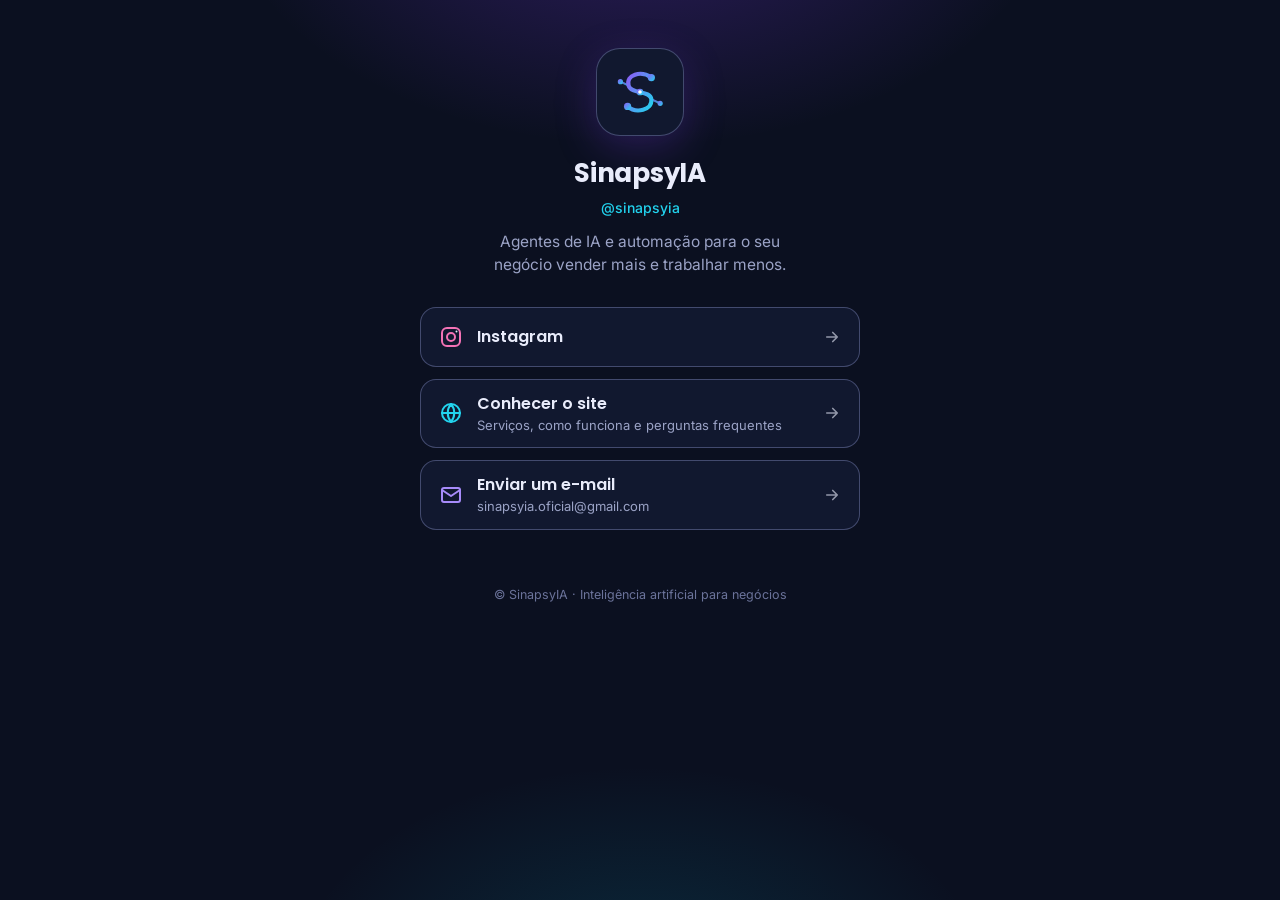
==== links.html @ 094e91ce "Add files via upload" ====
<!doctype html>
<html lang="pt-BR">
<head>
  <meta charset="utf-8">
  <meta name="viewport" content="width=device-width, initial-scale=1, viewport-fit=cover">
  <title>SinapsyIA | Links</title>
  <meta name="description" content="Diagnóstico de IA gratuito, site e contato da SinapsyIA.">
  <meta name="theme-color" content="#0B1020">
  <meta property="og:type" content="website">
  <meta property="og:title" content="SinapsyIA | Links">
  <meta property="og:description" content="Diagnóstico de IA gratuito, site e contato da SinapsyIA.">
  <meta property="og:url" content="https://sinapsyia.github.io/links.html">
  <meta property="og:image" content="https://sinapsyia.github.io/assets/og-image.png">
  <meta property="og:locale" content="pt_BR">
  <link rel="icon" type="image/svg+xml" href="assets/logo-mark.svg">
  <link rel="preconnect" href="https://fonts.googleapis.com">
  <link rel="preconnect" href="https://fonts.gstatic.com" crossorigin>
  <link href="https://fonts.googleapis.com/css2?family=Inter:wght@400;500;600&family=Poppins:wght@600;700&display=swap" rel="stylesheet">
  <style>
    :root{
      --bg:#0B1020; --surface:#11182F; --line:rgba(160,170,230,.18); --line-strong:rgba(160,170,230,.34);
      --fg:#E9ECFB; --muted:#9BA3C6; --cyan:#22D3EE;
      --grad:linear-gradient(135deg,#7C3AED 0%,#06B6D4 100%);
      color-scheme:dark;
    }
    *{box-sizing:border-box}
    html{background:var(--bg)}
    body{
      margin:0; min-height:100vh; min-height:100dvh;
      background:
        radial-gradient(600px 380px at 50% -120px, rgba(124,58,237,.32), transparent 70%),
        radial-gradient(500px 320px at 50% 110%, rgba(6,182,212,.16), transparent 70%),
        var(--bg);
      color:var(--fg); font-family:'Inter',system-ui,-apple-system,'Segoe UI',sans-serif; line-height:1.5;
      display:flex; justify-content:center;
      padding:max(48px,env(safe-area-inset-top)) max(16px,env(safe-area-inset-right)) max(40px,env(safe-area-inset-bottom)) max(16px,env(safe-area-inset-left));
    }
    main{width:100%; max-width:440px; display:flex; flex-direction:column; align-items:center; text-align:center}
    .logo{width:88px; height:88px; border-radius:24px; background:var(--surface); border:1px solid var(--line-strong);
      display:grid; place-items:center; box-shadow:0 12px 40px rgba(124,58,237,.25)}
    .logo img{width:62px; height:62px}
    h1{font-family:'Poppins',system-ui,sans-serif; font-weight:700; font-size:26px; margin:18px 0 4px; letter-spacing:-.01em}
    .handle{color:var(--cyan); font-size:14px; font-weight:500; margin:0}
    .bio{color:var(--muted); font-size:15.5px; margin:12px 0 30px; max-width:34ch; text-wrap:balance}
    nav{width:100%; display:flex; flex-direction:column; gap:12px}
    .btn{display:flex; align-items:center; gap:14px; width:100%; min-height:60px; padding:12px 18px;
      border-radius:16px; text-decoration:none; color:var(--fg); text-align:left;
      background:var(--surface); border:1px solid var(--line-strong);
      transition:transform .15s ease, border-color .15s ease, background .15s ease}
    .btn:hover{border-color:var(--cyan); transform:translateY(-1px)}
    .btn:active{transform:translateY(0)}
    .btn:focus-visible{outline:2px solid var(--cyan); outline-offset:3px}
    .btn svg{flex:none; width:24px; height:24px}
    .btn .txt{flex:1; display:flex; flex-direction:column; min-width:0}
    .btn .t{font-family:'Poppins',system-ui,sans-serif; font-weight:600; font-size:16px}
    .btn .s{font-size:13px; color:var(--muted)}
    .btn .arrow{flex:none; width:18px; height:18px; opacity:.6}
    .btn.main{background:var(--grad); border-color:transparent; min-height:72px; box-shadow:0 10px 30px rgba(124,58,237,.35)}
    .btn.main .s{color:rgba(255,255,255,.85)}
    .btn.main .arrow{opacity:.9}
    .btn.main:hover{border-color:transparent; filter:brightness(1.06)}
    .tag{display:inline-block; align-self:flex-start; font-size:10.5px; font-weight:700; letter-spacing:.08em; text-transform:uppercase;
      background:rgba(11,16,32,.35); border-radius:99px; padding:2px 8px; margin-bottom:4px}
    .toast{min-height:20px; margin:14px 0 0; font-size:13px; color:var(--cyan); opacity:0; transition:opacity .2s}
    .toast.on{opacity:1}
    footer{margin-top:22px; font-size:12.5px; color:#6B739A}
    @media (prefers-reduced-motion:reduce){.btn{transition:none}.btn:hover{transform:none}}
  </style>
</head>
<body>
  <main>
    <div class="logo"><img src="assets/logo-mark.svg" alt="Logo SinapsyIA"></div>
    <h1>SinapsyIA</h1>
    <p class="handle">@sinapsyia</p>
    <p class="bio">Agentes de IA e automação para o seu negócio vender mais e trabalhar menos.</p>

    <nav aria-label="Links da SinapsyIA">
      <a class="btn" href="https://www.instagram.com/sinapsyia/" target="_blank" rel="noopener">
        <svg viewBox="0 0 24 24" fill="none" stroke="#F472B6" stroke-width="2" stroke-linecap="round" stroke-linejoin="round" aria-hidden="true"><rect x="3" y="3" width="18" height="18" rx="5"/><circle cx="12" cy="12" r="4"/><circle cx="17.5" cy="6.5" r="1" fill="currentColor" stroke="none"/></svg>
        <span class="txt"><span class="t">Instagram</span></span>
        <svg class="arrow" viewBox="0 0 24 24" fill="none" stroke="currentColor" stroke-width="2.2" stroke-linecap="round" stroke-linejoin="round" aria-hidden="true"><path d="M5 12h14M13 6l6 6-6 6"/></svg>
      </a>

      <a class="btn" href="https://sinapsyia.github.io/" target="_blank" rel="noopener">
        <svg viewBox="0 0 24 24" fill="none" stroke="#22D3EE" stroke-width="2" stroke-linecap="round" stroke-linejoin="round" aria-hidden="true"><circle cx="12" cy="12" r="9"/><path d="M3 12h18M12 3a14 14 0 0 1 0 18M12 3a14 14 0 0 0 0 18"/></svg>
        <span class="txt"><span class="t">Conhecer o site</span><span class="s">Serviços, como funciona e perguntas frequentes</span></span>
        <svg class="arrow" viewBox="0 0 24 24" fill="none" stroke="currentColor" stroke-width="2.2" stroke-linecap="round" stroke-linejoin="round" aria-hidden="true"><path d="M5 12h14M13 6l6 6-6 6"/></svg>
      </a>

      <a class="btn" id="email" href="mailto:sinapsyia.oficial@gmail.com">
        <svg viewBox="0 0 24 24" fill="none" stroke="#A78BFA" stroke-width="2" stroke-linecap="round" stroke-linejoin="round" aria-hidden="true"><rect x="3" y="5" width="18" height="14" rx="2"/><path d="m3 7 9 6 9-6"/></svg>
        <span class="txt"><span class="t">Enviar um e-mail</span><span class="s">sinapsyia.oficial@gmail.com</span></span>
        <svg class="arrow" viewBox="0 0 24 24" fill="none" stroke="currentColor" stroke-width="2.2" stroke-linecap="round" stroke-linejoin="round" aria-hidden="true"><path d="M5 12h14M13 6l6 6-6 6"/></svg>
      </a>
    </nav>

    <p class="toast" id="toast" role="status"></p>
    <footer>© SinapsyIA · Inteligência artificial para negócios</footer>
  </main>
  <script>
    // Abre o app de e-mail da pessoa com o endereço já no "Para" (mailto).
    // Também copia o endereço, para o caso de o celular não ter app de e-mail configurado.
    (function(){
      var a=document.getElementById('email'), t=document.getElementById('toast'), mail='sinapsyia.oficial@gmail.com';
      a.addEventListener('click',function(){
        try{
          if(navigator.clipboard){ navigator.clipboard.writeText(mail).then(function(){
            t.textContent='E-mail copiado: '+mail; t.classList.add('on');
            setTimeout(function(){ t.classList.remove('on'); },3500);
          },function(){}); }
        }catch(e){}
      });
    })();
  </script>
</body>
</html>
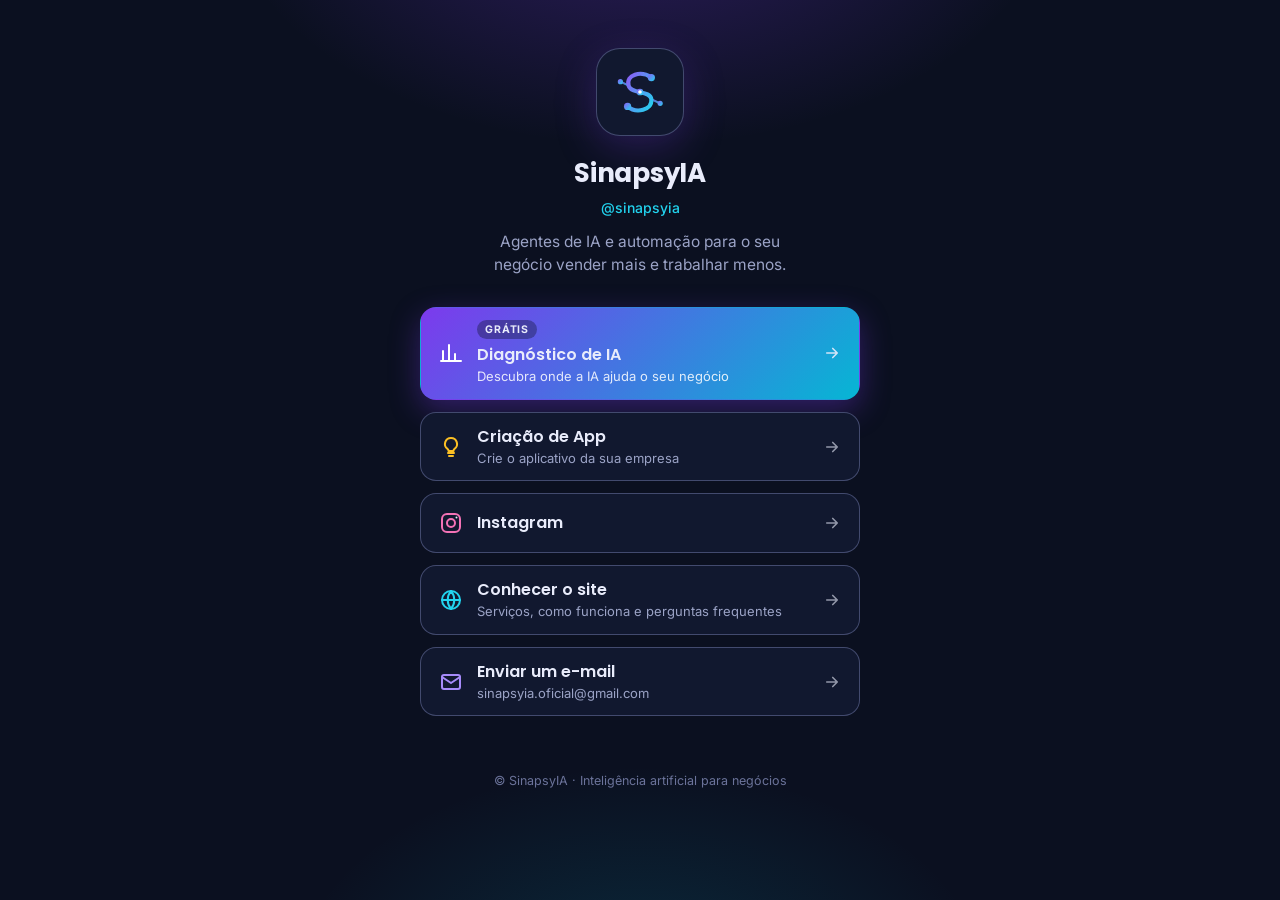
==== commit 22bfd11c: "Add files via upload" ====
--- a/links.html
+++ b/links.html
@@ -75,6 +75,18 @@
     <p class="bio">Agentes de IA e automação para o seu negócio vender mais e trabalhar menos.</p>
 
     <nav aria-label="Links da SinapsyIA">
+      <a class="btn main" href="https://claude.ai/artifact/8LxgvKz1agH8Yt7z2SDgY2" target="_blank" rel="noopener">
+        <svg viewBox="0 0 24 24" fill="none" stroke="#fff" stroke-width="2" stroke-linecap="round" stroke-linejoin="round" aria-hidden="true"><path d="M4 20V10M10 20V4M16 20v-7M22 20H2"/></svg>
+        <span class="txt"><span class="tag">Grátis</span><span class="t">Diagnóstico de IA</span><span class="s">Descubra onde a IA ajuda o seu negócio</span></span>
+        <svg class="arrow" viewBox="0 0 24 24" fill="none" stroke="currentColor" stroke-width="2.2" stroke-linecap="round" stroke-linejoin="round" aria-hidden="true"><path d="M5 12h14M13 6l6 6-6 6"/></svg>
+      </a>
+
+      <a class="btn" href="https://claude.ai/artifact/Le2ddTCRAkx7GN8qyWUMUA" target="_blank" rel="noopener">
+        <svg viewBox="0 0 24 24" fill="none" stroke="#FBBF24" stroke-width="2" stroke-linecap="round" stroke-linejoin="round" aria-hidden="true"><path d="M9 18h6M10 21h4M12 3a6 6 0 0 0-3.5 10.9c.6.4 1 1.1 1 1.8V16h5v-.3c0-.7.4-1.4 1-1.8A6 6 0 0 0 12 3Z"/></svg>
+        <span class="txt"><span class="t">Criação de App</span><span class="s">Crie o aplicativo da sua empresa</span></span>
+        <svg class="arrow" viewBox="0 0 24 24" fill="none" stroke="currentColor" stroke-width="2.2" stroke-linecap="round" stroke-linejoin="round" aria-hidden="true"><path d="M5 12h14M13 6l6 6-6 6"/></svg>
+      </a>
+
       <a class="btn" href="https://www.instagram.com/sinapsyia/" target="_blank" rel="noopener">
         <svg viewBox="0 0 24 24" fill="none" stroke="#F472B6" stroke-width="2" stroke-linecap="round" stroke-linejoin="round" aria-hidden="true"><rect x="3" y="3" width="18" height="18" rx="5"/><circle cx="12" cy="12" r="4"/><circle cx="17.5" cy="6.5" r="1" fill="currentColor" stroke="none"/></svg>
         <span class="txt"><span class="t">Instagram</span></span>
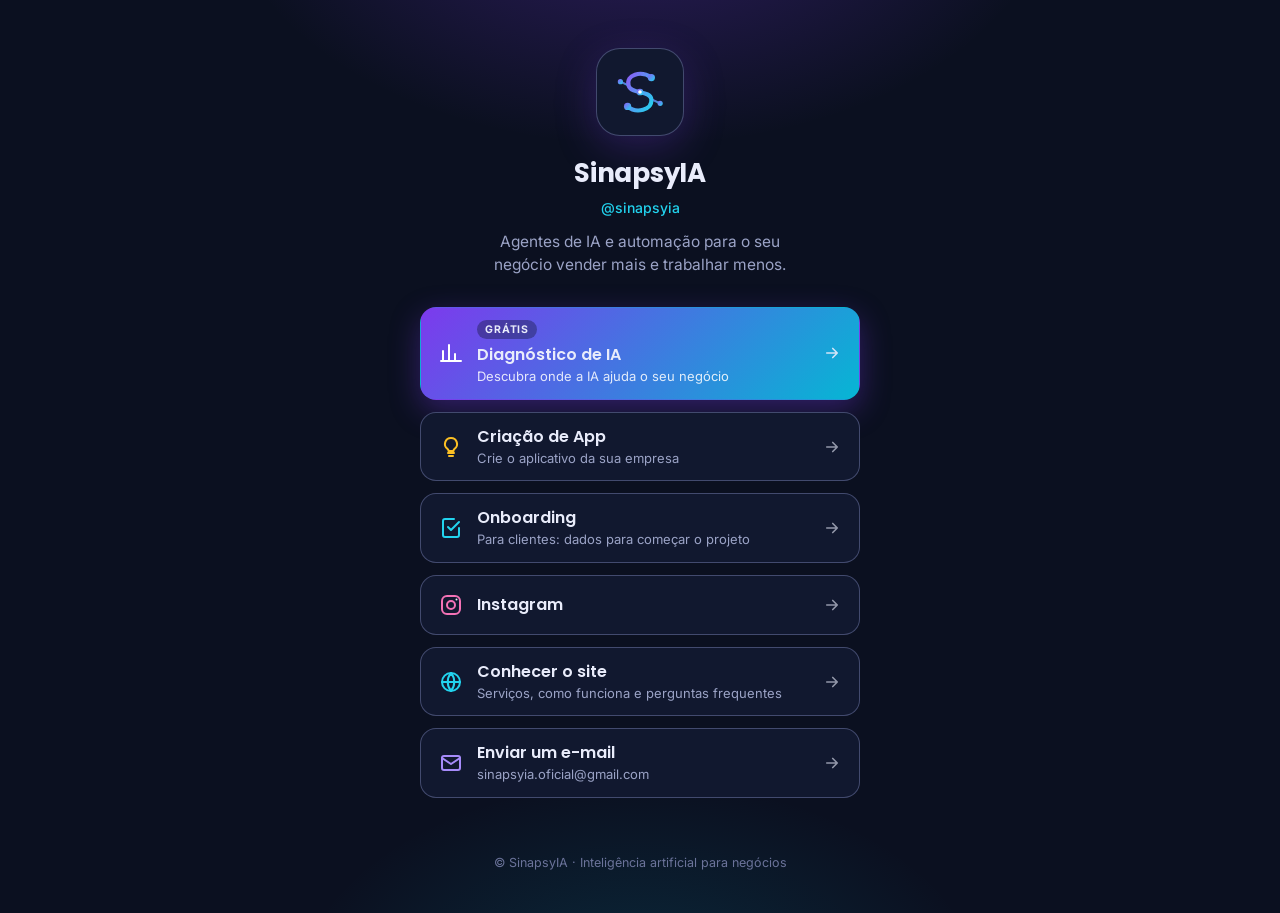
==== commit 5655da0d: "Add files via upload" ====
--- a/links.html
+++ b/links.html
@@ -75,15 +75,21 @@
     <p class="bio">Agentes de IA e automação para o seu negócio vender mais e trabalhar menos.</p>
 
     <nav aria-label="Links da SinapsyIA">
-      <a class="btn main" href="https://claude.ai/artifact/8LxgvKz1agH8Yt7z2SDgY2" target="_blank" rel="noopener">
+      <a class="btn main" href="diagnostico/" target="_blank" rel="noopener">
         <svg viewBox="0 0 24 24" fill="none" stroke="#fff" stroke-width="2" stroke-linecap="round" stroke-linejoin="round" aria-hidden="true"><path d="M4 20V10M10 20V4M16 20v-7M22 20H2"/></svg>
         <span class="txt"><span class="tag">Grátis</span><span class="t">Diagnóstico de IA</span><span class="s">Descubra onde a IA ajuda o seu negócio</span></span>
         <svg class="arrow" viewBox="0 0 24 24" fill="none" stroke="currentColor" stroke-width="2.2" stroke-linecap="round" stroke-linejoin="round" aria-hidden="true"><path d="M5 12h14M13 6l6 6-6 6"/></svg>
       </a>
 
-      <a class="btn" href="https://claude.ai/artifact/Le2ddTCRAkx7GN8qyWUMUA" target="_blank" rel="noopener">
+      <a class="btn" href="criar-app/" target="_blank" rel="noopener">
         <svg viewBox="0 0 24 24" fill="none" stroke="#FBBF24" stroke-width="2" stroke-linecap="round" stroke-linejoin="round" aria-hidden="true"><path d="M9 18h6M10 21h4M12 3a6 6 0 0 0-3.5 10.9c.6.4 1 1.1 1 1.8V16h5v-.3c0-.7.4-1.4 1-1.8A6 6 0 0 0 12 3Z"/></svg>
         <span class="txt"><span class="t">Criação de App</span><span class="s">Crie o aplicativo da sua empresa</span></span>
+        <svg class="arrow" viewBox="0 0 24 24" fill="none" stroke="currentColor" stroke-width="2.2" stroke-linecap="round" stroke-linejoin="round" aria-hidden="true"><path d="M5 12h14M13 6l6 6-6 6"/></svg>
+      </a>
+
+      <a class="btn" href="onboarding/" target="_blank" rel="noopener">
+        <svg viewBox="0 0 24 24" fill="none" stroke="#22D3EE" stroke-width="2" stroke-linecap="round" stroke-linejoin="round" aria-hidden="true"><path d="M9 11l3 3 8-8"/><path d="M20 12v7a2 2 0 0 1-2 2H6a2 2 0 0 1-2-2V5a2 2 0 0 1 2-2h9"/></svg>
+        <span class="txt"><span class="t">Onboarding</span><span class="s">Para clientes: dados para começar o projeto</span></span>
         <svg class="arrow" viewBox="0 0 24 24" fill="none" stroke="currentColor" stroke-width="2.2" stroke-linecap="round" stroke-linejoin="round" aria-hidden="true"><path d="M5 12h14M13 6l6 6-6 6"/></svg>
       </a>
 
